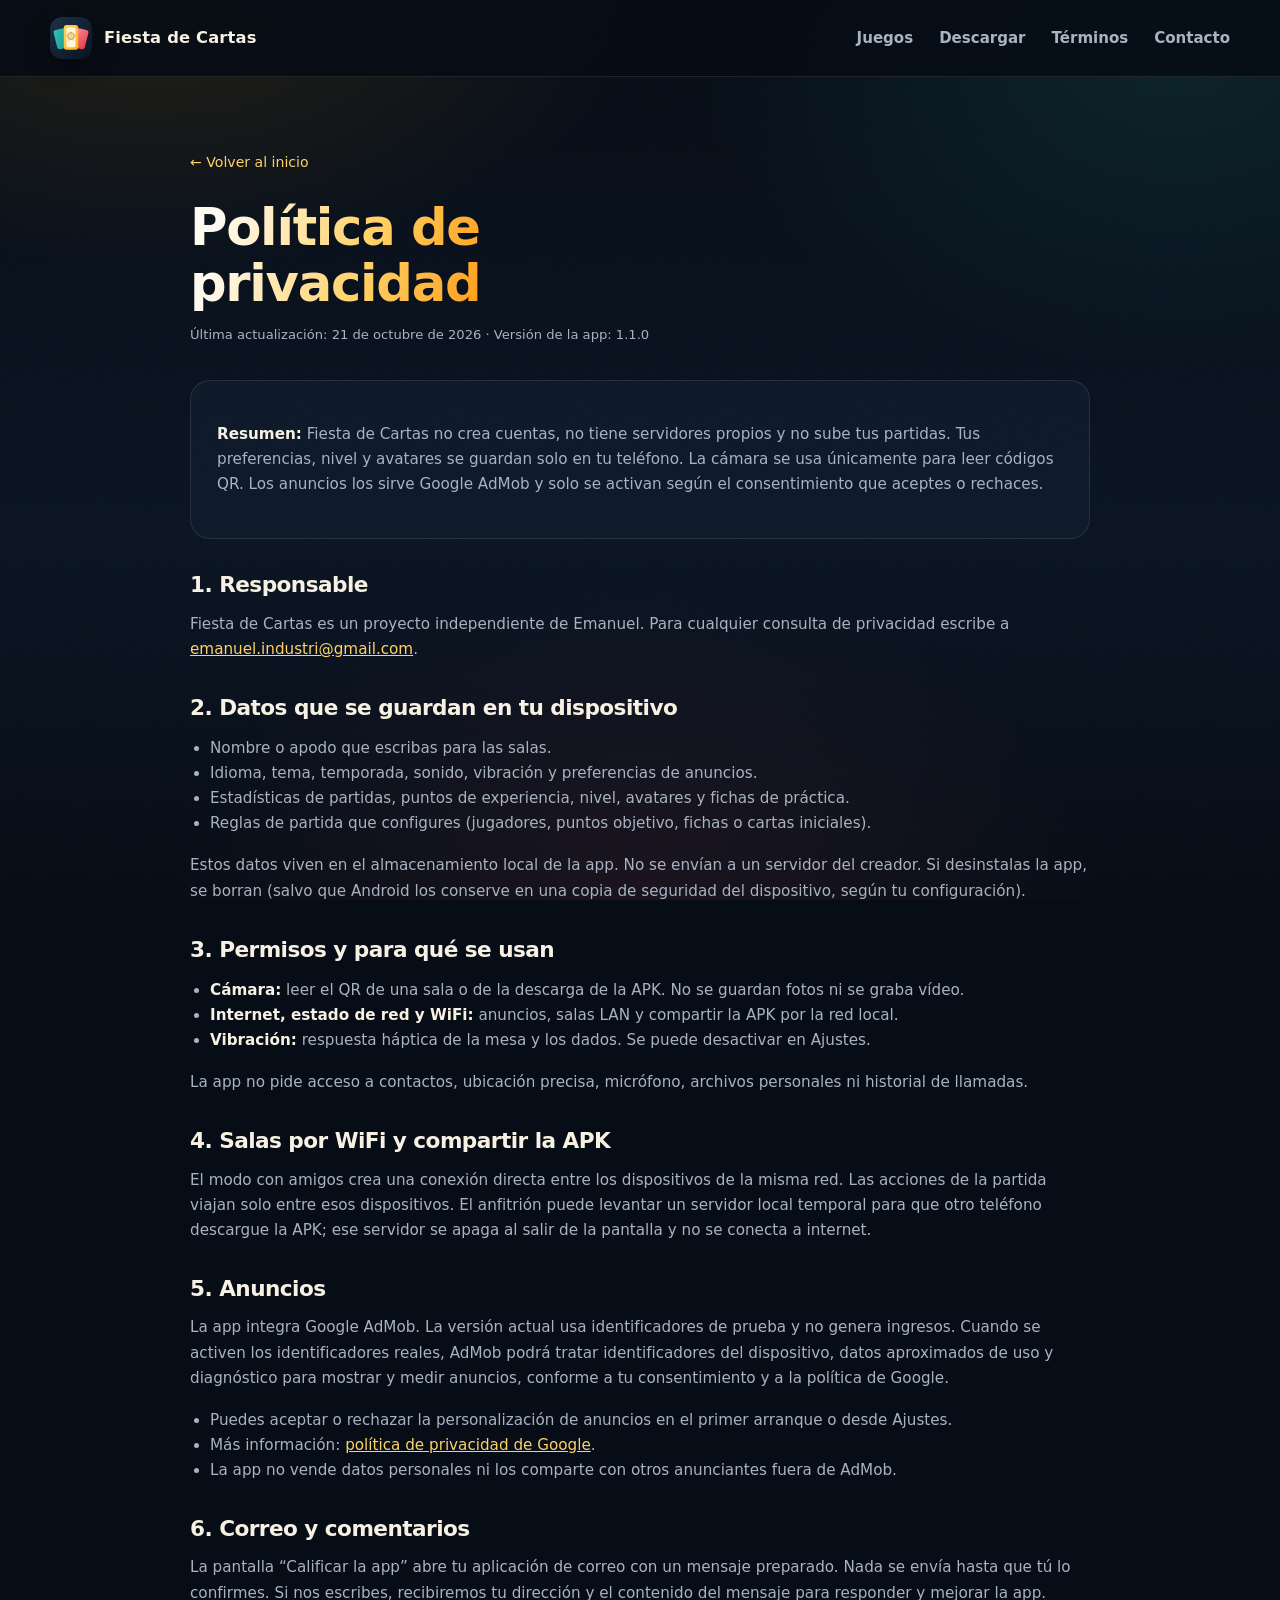
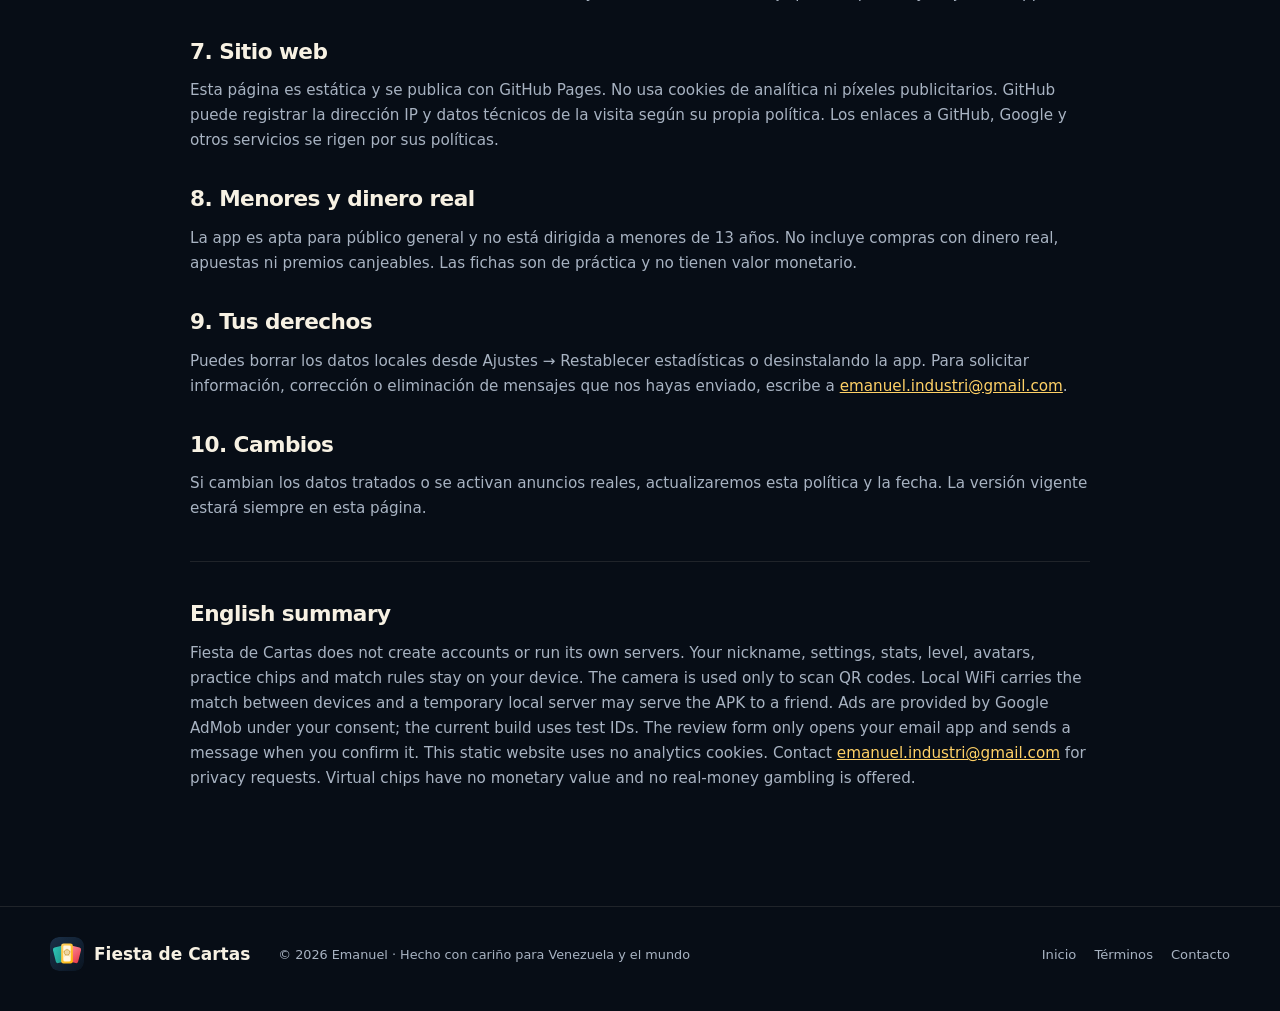
==== site/privacy.html @ 2e8459db "feat: Fiesta de Cartas 1.1.0 with profile, LAN fixes and website" ====
<!DOCTYPE html>
<html lang="es">
<head>
  <meta charset="utf-8" />
  <meta name="viewport" content="width=device-width, initial-scale=1" />
  <title>Política de privacidad — Fiesta de Cartas</title>
  <meta name="description" content="Qué datos usa Fiesta de Cartas, permisos, anuncios, WiFi local y derechos del usuario." />
  <meta name="theme-color" content="#070d16" />
  <link rel="icon" href="./assets/favicon.svg" type="image/svg+xml" />
  <link rel="stylesheet" href="./styles.css" />
  <meta property="og:title" content="Política de privacidad — Fiesta de Cartas" />
  <meta property="og:description" content="Privacidad clara: sin cuentas, sin servidores propios y con consentimiento para anuncios." />
</head>
<body>
  <header class="site-header scrolled">
    <div class="wrap header-inner">
      <a class="brand" href="./"><img src="./assets/logo.svg" alt="" width="42" height="42" /><span>Fiesta de Cartas</span></a>
      <nav class="site-nav" aria-label="Principal" style="display:flex">
        <a href="./#juegos">Juegos</a>
        <a href="./#descargar">Descargar</a>
        <a href="./terms.html">Términos</a>
        <a href="mailto:emanuel.industri@gmail.com">Contacto</a>
      </nav>
    </div>
  </header>

  <main class="legal">
    <div class="wrap">
      <a class="back-home" href="./">← Volver al inicio</a>
      <h1>Política de privacidad</h1>
      <p class="updated">Última actualización: 21 de octubre de 2026 · Versión de la app: 1.1.0</p>

      <div class="panel">
        <p><strong>Resumen:</strong> Fiesta de Cartas no crea cuentas, no tiene servidores propios y no sube tus partidas. Tus preferencias, nivel y avatares se guardan solo en tu teléfono. La cámara se usa únicamente para leer códigos QR. Los anuncios los sirve Google AdMob y solo se activan según el consentimiento que aceptes o rechaces.</p>
      </div>

      <h2>1. Responsable</h2>
      <p>Fiesta de Cartas es un proyecto independiente de Emanuel. Para cualquier consulta de privacidad escribe a <a href="mailto:emanuel.industri@gmail.com">emanuel.industri@gmail.com</a>.</p>

      <h2>2. Datos que se guardan en tu dispositivo</h2>
      <ul>
        <li>Nombre o apodo que escribas para las salas.</li>
        <li>Idioma, tema, temporada, sonido, vibración y preferencias de anuncios.</li>
        <li>Estadísticas de partidas, puntos de experiencia, nivel, avatares y fichas de práctica.</li>
        <li>Reglas de partida que configures (jugadores, puntos objetivo, fichas o cartas iniciales).</li>
      </ul>
      <p>Estos datos viven en el almacenamiento local de la app. No se envían a un servidor del creador. Si desinstalas la app, se borran (salvo que Android los conserve en una copia de seguridad del dispositivo, según tu configuración).</p>

      <h2>3. Permisos y para qué se usan</h2>
      <ul>
        <li><strong>Cámara:</strong> leer el QR de una sala o de la descarga de la APK. No se guardan fotos ni se graba vídeo.</li>
        <li><strong>Internet, estado de red y WiFi:</strong> anuncios, salas LAN y compartir la APK por la red local.</li>
        <li><strong>Vibración:</strong> respuesta háptica de la mesa y los dados. Se puede desactivar en Ajustes.</li>
      </ul>
      <p>La app no pide acceso a contactos, ubicación precisa, micrófono, archivos personales ni historial de llamadas.</p>

      <h2>4. Salas por WiFi y compartir la APK</h2>
      <p>El modo con amigos crea una conexión directa entre los dispositivos de la misma red. Las acciones de la partida viajan solo entre esos dispositivos. El anfitrión puede levantar un servidor local temporal para que otro teléfono descargue la APK; ese servidor se apaga al salir de la pantalla y no se conecta a internet.</p>

      <h2>5. Anuncios</h2>
      <p>La app integra Google AdMob. La versión actual usa identificadores de prueba y no genera ingresos. Cuando se activen los identificadores reales, AdMob podrá tratar identificadores del dispositivo, datos aproximados de uso y diagnóstico para mostrar y medir anuncios, conforme a tu consentimiento y a la política de Google.</p>
      <ul>
        <li>Puedes aceptar o rechazar la personalización de anuncios en el primer arranque o desde Ajustes.</li>
        <li>Más información: <a href="https://policies.google.com/privacy" rel="noopener noreferrer" target="_blank">política de privacidad de Google</a>.</li>
        <li>La app no vende datos personales ni los comparte con otros anunciantes fuera de AdMob.</li>
      </ul>

      <h2>6. Correo y comentarios</h2>
      <p>La pantalla “Calificar la app” abre tu aplicación de correo con un mensaje preparado. Nada se envía hasta que tú lo confirmes. Si nos escribes, recibiremos tu dirección y el contenido del mensaje para responder y mejorar la app.</p>

      <h2>7. Sitio web</h2>
      <p>Esta página es estática y se publica con GitHub Pages. No usa cookies de analítica ni píxeles publicitarios. GitHub puede registrar la dirección IP y datos técnicos de la visita según su propia política. Los enlaces a GitHub, Google y otros servicios se rigen por sus políticas.</p>

      <h2>8. Menores y dinero real</h2>
      <p>La app es apta para público general y no está dirigida a menores de 13 años. No incluye compras con dinero real, apuestas ni premios canjeables. Las fichas son de práctica y no tienen valor monetario.</p>

      <h2>9. Tus derechos</h2>
      <p>Puedes borrar los datos locales desde Ajustes → Restablecer estadísticas o desinstalando la app. Para solicitar información, corrección o eliminación de mensajes que nos hayas enviado, escribe a <a href="mailto:emanuel.industri@gmail.com">emanuel.industri@gmail.com</a>.</p>

      <h2>10. Cambios</h2>
      <p>Si cambian los datos tratados o se activan anuncios reales, actualizaremos esta política y la fecha. La versión vigente estará siempre en esta página.</p>

      <hr style="border:0;border-top:1px solid var(--line);margin:40px 0" />
      <h2 id="english">English summary</h2>
      <p>Fiesta de Cartas does not create accounts or run its own servers. Your nickname, settings, stats, level, avatars, practice chips and match rules stay on your device. The camera is used only to scan QR codes. Local WiFi carries the match between devices and a temporary local server may serve the APK to a friend. Ads are provided by Google AdMob under your consent; the current build uses test IDs. The review form only opens your email app and sends a message when you confirm it. This static website uses no analytics cookies. Contact <a href="mailto:emanuel.industri@gmail.com">emanuel.industri@gmail.com</a> for privacy requests. Virtual chips have no monetary value and no real-money gambling is offered.</p>
    </div>
  </main>

  <footer class="site-footer">
    <div class="wrap footer-inner">
      <div class="footer-brand"><img src="./assets/logo.svg" alt="" width="34" height="34" /><span>Fiesta de Cartas</span></div>
      <p class="footer-copy">© 2026 Emanuel · Hecho con cariño para Venezuela y el mundo</p>
      <nav aria-label="Footer">
        <a href="./">Inicio</a>
        <a href="./terms.html">Términos</a>
        <a href="mailto:emanuel.industri@gmail.com">Contacto</a>
      </nav>
    </div>
  </footer>
</body>
</html>
---- site/styles.css ----
:root {
  --bg: #070d16;
  --bg-2: #0b1523;
  --surface: rgba(17, 30, 46, 0.72);
  --surface-solid: #111e2e;
  --line: rgba(255, 246, 226, 0.10);
  --line-strong: rgba(255, 246, 226, 0.18);
  --text: #f7f1e3;
  --muted: #a8b3c2;
  --gold: #ffb703;
  --gold-soft: #ffd166;
  --teal: #2ec4b6;
  --coral: #ff5d73;
  --violet: #8e7dbe;
  --cream: #fff6e2;
  --radius: 24px;
  --shadow: 0 30px 80px rgba(0, 0, 0, 0.42);
  --wrap: 1180px;
  color-scheme: dark;
}

* { box-sizing: border-box; }
html { scroll-behavior: smooth; scroll-padding-top: 96px; }
body {
  margin: 0;
  background: var(--bg);
  color: var(--text);
  font-family: "Segoe UI Variable Text", "Segoe UI", system-ui, -apple-system, BlinkMacSystemFont, sans-serif;
  font-size: 17px;
  line-height: 1.65;
  -webkit-font-smoothing: antialiased;
  overflow-x: hidden;
}
body::before {
  content: "";
  position: fixed;
  inset: 0;
  pointer-events: none;
  z-index: -2;
  background:
    radial-gradient(900px 600px at 12% -10%, rgba(255, 183, 3, 0.14), transparent 60%),
    radial-gradient(800px 540px at 92% 4%, rgba(46, 196, 182, 0.12), transparent 62%),
    radial-gradient(700px 500px at 50% 100%, rgba(255, 93, 115, 0.08), transparent 65%),
    linear-gradient(180deg, var(--bg), var(--bg-2) 60%, var(--bg));
}
body::after {
  content: "";
  position: fixed;
  inset: 0;
  pointer-events: none;
  z-index: -1;
  opacity: 0.035;
  background-image: url("data:image/svg+xml,%3Csvg xmlns='http://www.w3.org/2000/svg' width='140' height='140'%3E%3Cfilter id='n'%3E%3CfeTurbulence type='fractalNoise' baseFrequency='.8' numOctaves='2'/%3E%3C/filter%3E%3Crect width='140' height='140' filter='url(%23n)' opacity='.55'/%3E%3C/svg%3E");
}

img { max-width: 100%; display: block; }
a { color: inherit; }
button { font: inherit; }
::selection { background: rgba(255, 183, 3, 0.28); color: #fff; }

.wrap { width: min(var(--wrap), calc(100% - 40px)); margin-inline: auto; }
.skip-link {
  position: fixed; top: 12px; left: 12px; z-index: 100;
  transform: translateY(-160%);
  padding: 10px 16px; border-radius: 999px;
  background: var(--gold); color: #101010; font-weight: 700; text-decoration: none;
}
.skip-link:focus { transform: none; }

.site-header {
  position: sticky; top: 0; z-index: 50;
  backdrop-filter: blur(18px) saturate(130%);
  background: rgba(7, 13, 22, 0.72);
  border-bottom: 1px solid transparent;
  transition: border-color 0.25s ease, background 0.25s ease;
}
.site-header.scrolled { border-bottom-color: var(--line); background: rgba(7, 13, 22, 0.9); }
.header-inner { display: flex; align-items: center; gap: 28px; min-height: 76px; }
.brand {
  display: inline-flex; align-items: center; gap: 12px;
  text-decoration: none; font-weight: 800; letter-spacing: 0.01em; font-size: 1.02rem;
}
.brand img { border-radius: 12px; box-shadow: 0 8px 22px rgba(0, 0, 0, 0.35); }
.site-nav { margin-left: auto; display: flex; align-items: center; gap: 26px; }
.site-nav a {
  text-decoration: none; color: var(--muted); font-size: 0.94rem; font-weight: 600;
  transition: color 0.2s ease;
}
.site-nav a:hover, .site-nav a:focus-visible { color: var(--text); }
.nav-github { display: inline-flex; align-items: center; gap: 8px; }
.nav-github svg { width: 18px; height: 18px; }
.lang-toggle {
  border: 1px solid var(--line-strong); background: transparent; color: var(--text);
  border-radius: 999px; padding: 6px 12px; font-size: 0.78rem; font-weight: 800;
  letter-spacing: 0.08em; cursor: pointer; transition: background 0.2s ease, border-color 0.2s ease;
}
.lang-toggle:hover { background: rgba(255, 255, 255, 0.06); border-color: rgba(255, 255, 255, 0.3); }
.nav-toggle {
  display: none; margin-left: auto; width: 44px; height: 40px;
  background: transparent; border: 1px solid var(--line); border-radius: 12px; cursor: pointer;
  padding: 10px;
}
.nav-toggle span { display: block; height: 2px; background: var(--text); margin: 4px 0; border-radius: 2px; }

.hero { padding: 86px 0 34px; }
.hero-grid {
  display: grid; grid-template-columns: 1.03fr 0.97fr;
  gap: 56px; align-items: center;
}
.eyebrow {
  display: inline-flex; align-items: center; gap: 10px; margin: 0 0 18px;
  color: var(--gold-soft); font-size: 0.78rem; font-weight: 800;
  letter-spacing: 0.16em; text-transform: uppercase;
}
.eyebrow-light { color: var(--gold-soft); }
.dot {
  width: 7px; height: 7px; border-radius: 50%; background: currentColor;
  box-shadow: 0 0 0 5px rgba(255, 183, 3, 0.12);
}
h1, h2, h3 { margin: 0; line-height: 1.08; letter-spacing: -0.025em; }
h1 {
  font-size: clamp(2.7rem, 5.5vw, 4.9rem);
  font-weight: 850;
  background: linear-gradient(105deg, #fffaf0 8%, var(--gold-soft) 42%, #ff9f1c 70%, #fffaf0 100%);
  -webkit-background-clip: text; background-clip: text; color: transparent;
  max-width: 12ch;
}
h2 { font-size: clamp(2rem, 3.7vw, 3.35rem); font-weight: 820; }
h3 { font-size: 1.24rem; font-weight: 780; }
.lead { color: var(--muted); font-size: clamp(1.02rem, 1.6vw, 1.18rem); margin: 24px 0 0; max-width: 56ch; }
.hero-actions, .download-actions { display: flex; flex-wrap: wrap; gap: 12px; margin-top: 30px; }
.btn {
  display: inline-flex; align-items: center; justify-content: center; gap: 10px;
  min-height: 52px; padding: 0 24px; border-radius: 16px;
  font-weight: 800; font-size: 0.96rem; text-decoration: none; letter-spacing: 0.01em;
  border: 1px solid transparent; cursor: pointer;
  transition: transform 0.18s ease, box-shadow 0.18s ease, background 0.18s ease, border-color 0.18s ease;
}
.btn:hover { transform: translateY(-2px); }
.btn-primary {
  background: linear-gradient(135deg, var(--gold-soft), var(--gold));
  color: #241700; box-shadow: 0 14px 36px rgba(255, 183, 3, 0.25);
}
.btn-primary:hover { box-shadow: 0 18px 44px rgba(255, 183, 3, 0.34); }
.btn-ghost { border-color: var(--line-strong); color: var(--text); background: rgba(255, 255, 255, 0.03); }
.btn-ghost:hover { background: rgba(255, 255, 255, 0.07); }
.btn-ghost-light { border-color: rgba(255, 255, 255, 0.22); color: var(--cream); background: rgba(255, 255, 255, 0.04); }
.hero-meta {
  list-style: none; display: flex; flex-wrap: wrap; gap: 8px 18px; padding: 0; margin: 26px 0 0;
  color: var(--muted); font-size: 0.84rem; font-weight: 600;
}
.hero-meta li { display: inline-flex; align-items: center; gap: 8px; }
.hero-meta li::before { content: ""; width: 5px; height: 5px; border-radius: 50%; background: var(--teal); }

.hero-art { position: relative; min-height: 620px; display: grid; place-items: center; }
.glow { position: absolute; border-radius: 50%; filter: blur(70px); opacity: 0.45; }
.glow-gold { width: 320px; height: 320px; background: rgba(255, 183, 3, 0.35); top: 4%; left: 4%; }
.glow-teal { width: 280px; height: 280px; background: rgba(46, 196, 182, 0.3); bottom: 4%; right: 2%; }
.phone {
  position: relative; z-index: 2;
  width: min(310px, 72%); border-radius: 44px; padding: 10px;
  background: linear-gradient(160deg, #2a3b50, #0b1420 40%, #16283b);
  border: 1px solid rgba(255, 255, 255, 0.16);
  box-shadow: var(--shadow), inset 0 0 0 1px rgba(255, 255, 255, 0.05);
  transform: rotate(-4deg);
}
.phone::after {
  content: ""; position: absolute; inset: 10px; border-radius: 36px;
  box-shadow: inset 0 0 0 1px rgba(255, 255, 255, 0.08);
  pointer-events: none;
}
.phone img { border-radius: 36px; width: 100%; height: auto; }
.phone-notch {
  position: absolute; top: 20px; left: 50%; transform: translateX(-50%);
  width: 84px; height: 20px; border-radius: 999px; background: #05090f; z-index: 3;
  border: 1px solid rgba(255, 255, 255, 0.06);
}
.phone-small { width: min(280px, 78%); transform: rotate(3deg); }
.float-card {
  position: absolute; z-index: 3;
  display: grid; gap: 2px; padding: 14px 16px; min-width: 118px;
  border-radius: 18px; border: 1px solid var(--line-strong);
  background: rgba(13, 27, 42, 0.82);
  backdrop-filter: blur(14px);
  box-shadow: 0 18px 44px rgba(0, 0, 0, 0.35);
  animation: floaty 7s ease-in-out infinite;
}
.float-card span { font-size: 1.35rem; }
.float-card strong { font-size: 0.98rem; }
.float-card small { color: var(--muted); font-size: 0.7rem; letter-spacing: 0.06em; text-transform: uppercase; }
.card-caida { top: 8%; left: -2%; border-color: rgba(255, 93, 115, 0.4); animation-delay: -1s; }
.card-ludo { top: 26%; right: -5%; border-color: rgba(46, 196, 182, 0.4); animation-delay: -3s; }
.card-fiesta { bottom: 8%; left: 2%; border-color: rgba(255, 183, 3, 0.4); animation-delay: -5s; }
@keyframes floaty { 0%, 100% { transform: translateY(0); } 50% { transform: translateY(-12px); } }

.stats {
  display: grid; grid-template-columns: repeat(5, 1fr);
  border: 1px solid var(--line); border-radius: 22px;
  background: linear-gradient(180deg, rgba(255, 255, 255, 0.035), rgba(255, 255, 255, 0.012));
  padding: 22px 10px; margin-top: 44px;
}
.stats div { text-align: center; padding: 4px 12px; border-right: 1px solid var(--line); }
.stats div:last-child { border-right: 0; }
.stats strong { display: block; font-size: 1.5rem; color: var(--gold-soft); }
.stats span { color: var(--muted); font-size: 0.76rem; font-weight: 700; letter-spacing: 0.09em; text-transform: uppercase; }

.section { padding: 104px 0; }
.section-head { max-width: 760px; margin-bottom: 42px; }
.section-lead { color: var(--muted); margin: 18px 0 0; max-width: 68ch; }
.games-grid {
  display: grid; grid-template-columns: repeat(3, 1fr); gap: 16px;
}
.game-card {
  position: relative; padding: 24px; border-radius: var(--radius);
  border: 1px solid var(--line); background: var(--surface);
  backdrop-filter: blur(12px);
  transition: transform 0.22s ease, border-color 0.22s ease, background 0.22s ease;
  overflow: hidden;
}
.game-card::before {
  content: ""; position: absolute; inset: 0;
  background: radial-gradient(360px 200px at 100% 0%, rgba(255, 183, 3, 0.08), transparent 70%);
  opacity: 0; transition: opacity 0.25s ease; pointer-events: none;
}
.game-card:hover { transform: translateY(-5px); border-color: var(--line-strong); background: rgba(20, 36, 55, 0.82); }
.game-card:hover::before { opacity: 1; }
.game-icon {
  width: 54px; height: 54px; display: grid; place-items: center;
  border-radius: 16px; font-size: 1.55rem; margin-bottom: 18px;
  border: 1px solid rgba(255, 255, 255, 0.1);
}
.icon-caida { background: linear-gradient(145deg, rgba(255, 93, 115, 0.28), rgba(255, 183, 3, 0.2)); }
.icon-ludo { background: linear-gradient(145deg, rgba(46, 196, 182, 0.28), rgba(58, 134, 255, 0.2)); }
.icon-fiesta { background: linear-gradient(145deg, rgba(255, 183, 3, 0.3), rgba(239, 71, 111, 0.18)); }
.icon-kemix { background: linear-gradient(145deg, rgba(255, 107, 157, 0.28), rgba(142, 125, 190, 0.24)); }
.icon-nervioso { background: linear-gradient(145deg, rgba(142, 125, 190, 0.3), rgba(111, 216, 208, 0.18)); }
.game-card p { color: var(--muted); font-size: 0.93rem; margin: 10px 0 18px; }
.tag {
  display: inline-block; padding: 5px 10px; border-radius: 999px;
  font-size: 0.66rem; font-weight: 800; letter-spacing: 0.08em; text-transform: uppercase;
  color: var(--teal); background: rgba(46, 196, 182, 0.10); border: 1px solid rgba(46, 196, 182, 0.25);
}
.game-card-cta { background: linear-gradient(160deg, rgba(255, 183, 3, 0.12), rgba(46, 196, 182, 0.06)); }
.game-card-cta p { margin-bottom: 14px; }
.text-link { color: var(--gold-soft); font-weight: 700; text-decoration-thickness: 1px; text-underline-offset: 4px; }

.experience { display: grid; grid-template-columns: 0.9fr 1.1fr; gap: 72px; align-items: center; }
.experience-art { position: relative; display: grid; place-items: center; }
.experience-art::before {
  content: ""; position: absolute; inset: 12% 8%; border-radius: 50%;
  background: radial-gradient(circle, rgba(255, 183, 3, 0.18), transparent 68%);
  filter: blur(20px);
}
.canto-badge {
  position: absolute; z-index: 3; top: 10%; right: -4%;
  padding: 12px 18px; border-radius: 14px;
  background: rgba(20, 12, 4, 0.85); border: 1px solid rgba(255, 183, 3, 0.5);
  color: var(--gold-soft); font-weight: 900; letter-spacing: 0.06em;
  transform: rotate(6deg); box-shadow: 0 14px 34px rgba(0, 0, 0, 0.4);
  animation: cantoPulse 3.2s ease-in-out infinite;
}
@keyframes cantoPulse { 0%, 100% { transform: rotate(6deg) scale(1); } 50% { transform: rotate(4deg) scale(1.05); } }
.feature-list { list-style: none; padding: 0; margin: 28px 0 0; display: grid; gap: 20px; }
.feature-list li { display: flex; gap: 14px; align-items: flex-start; }
.feature-list li > span {
  flex: 0 0 auto; width: 42px; height: 42px; display: grid; place-items: center;
  border-radius: 13px; background: rgba(255, 255, 255, 0.04); border: 1px solid var(--line);
  font-size: 1.1rem;
}
.feature-list strong { display: block; font-size: 0.98rem; }
.feature-list p { margin: 3px 0 0; color: var(--muted); font-size: 0.92rem; }

.split { display: grid; grid-template-columns: 1.1fr 0.9fr; gap: 72px; align-items: center; }
.split-art { display: grid; place-items: center; position: relative; }
.split-art::before {
  content: ""; position: absolute; inset: 8%; border-radius: 50%;
  background: radial-gradient(circle, rgba(46, 196, 182, 0.16), transparent 68%);
  filter: blur(20px);
}
.chips { display: flex; flex-wrap: wrap; gap: 9px; margin-top: 22px; }
.chip {
  padding: 8px 13px; border-radius: 999px; font-size: 0.8rem; font-weight: 700;
  color: var(--text); background: rgba(255, 255, 255, 0.04); border: 1px solid var(--line-strong);
}

.download {
  margin: 40px 0;
  background:
    radial-gradient(700px 400px at 85% 10%, rgba(46, 196, 182, 0.2), transparent 60%),
    radial-gradient(700px 400px at 10% 90%, rgba(255, 183, 3, 0.16), transparent 60%),
    linear-gradient(150deg, #101f31, #0a1421);
  border-block: 1px solid var(--line);
}
.download-inner { display: grid; grid-template-columns: 1.1fr 0.9fr; gap: 56px; align-items: center; padding: 76px 0; }
.download h2 { max-width: 12ch; }
.fineprint { color: var(--muted); font-size: 0.78rem; margin: 16px 0 0; max-width: 52ch; }
.download-card {
  padding: 24px; border-radius: 22px; border: 1px solid var(--line-strong);
  background: rgba(7, 13, 22, 0.58); backdrop-filter: blur(14px);
  box-shadow: 0 24px 60px rgba(0, 0, 0, 0.3);
}
.download-row { display: flex; align-items: center; justify-content: space-between; gap: 16px; padding: 11px 0; border-bottom: 1px solid var(--line); font-size: 0.9rem; }
.download-row span { color: var(--muted); }
.download-row strong, .download-row code { font-weight: 700; }
.download-row code { font-size: 0.8rem; color: var(--gold-soft); }
.hash { margin-top: 16px; }
.hash span { display: block; color: var(--muted); font-size: 0.72rem; letter-spacing: 0.09em; text-transform: uppercase; margin-bottom: 7px; }
.hash code { display: block; word-break: break-all; font-size: 0.72rem; line-height: 1.6; color: var(--teal); }

.privacy-grid { display: grid; grid-template-columns: repeat(3, 1fr); gap: 16px; }
.privacy-card {
  display: block; padding: 24px; border-radius: 20px; text-decoration: none;
  border: 1px solid var(--line); background: var(--surface);
  transition: transform 0.2s ease, border-color 0.2s ease;
}
.privacy-card:hover { transform: translateY(-4px); border-color: var(--line-strong); }
.privacy-card span { font-size: 1.4rem; }
.privacy-card h3 { margin-top: 14px; font-size: 1.08rem; }
.privacy-card p { color: var(--muted); font-size: 0.9rem; margin: 7px 0 0; }

.faq-list { display: grid; gap: 10px; max-width: 900px; }
details {
  border: 1px solid var(--line); border-radius: 16px; background: rgba(255, 255, 255, 0.025);
  padding: 0 18px;
}
details[open] { border-color: var(--line-strong); background: rgba(255, 255, 255, 0.04); }
summary {
  cursor: pointer; list-style: none; padding: 18px 30px 18px 0; position: relative;
  font-weight: 700; font-size: 0.98rem;
}
summary::-webkit-details-marker { display: none; }
summary::after {
  content: "+"; position: absolute; right: 0; top: 50%; transform: translateY(-50%);
  color: var(--gold-soft); font-size: 1.3rem; font-weight: 500;
}
details[open] summary::after { content: "−"; }
details p { color: var(--muted); margin: 0 0 18px; font-size: 0.93rem; max-width: 78ch; }

.contact-strip { padding: 8px 0 96px; }
.contact-inner {
  display: flex; align-items: center; justify-content: space-between; gap: 40px;
  padding: 42px; border-radius: 28px;
  border: 1px solid var(--line-strong);
  background:
    radial-gradient(500px 260px at 100% 0%, rgba(255, 183, 3, 0.16), transparent 65%),
    linear-gradient(140deg, rgba(46, 196, 182, 0.10), rgba(255, 255, 255, 0.02));
}
.contact-inner h2 { font-size: clamp(1.6rem, 3vw, 2.4rem); }
.contact-inner p { color: var(--muted); margin: 12px 0 0; max-width: 56ch; }

.site-footer { border-top: 1px solid var(--line); padding: 30px 0 40px; }
.footer-inner { display: flex; flex-wrap: wrap; align-items: center; gap: 18px 28px; }
.footer-brand { display: inline-flex; align-items: center; gap: 10px; font-weight: 800; }
.footer-brand img { border-radius: 9px; }
.footer-copy { color: var(--muted); font-size: 0.8rem; margin: 0; }
.site-footer nav { margin-left: auto; display: flex; flex-wrap: wrap; gap: 18px; }
.site-footer nav a { color: var(--muted); text-decoration: none; font-size: 0.82rem; }
.site-footer nav a:hover { color: var(--text); }

/* Legal pages */
.legal { padding: 70px 0 100px; }
.legal .wrap { max-width: 900px; }
.legal h1 { font-size: clamp(2.2rem, 4vw, 3.2rem); margin-bottom: 10px; }
.legal .updated { color: var(--muted); font-size: 0.82rem; margin-bottom: 34px; }
.legal h2 { font-size: 1.35rem; margin: 34px 0 10px; }
.legal p, .legal li { color: var(--muted); font-size: 0.95rem; }
.legal ul { padding-left: 20px; }
.legal strong { color: var(--text); }
.legal .panel { padding: 26px; border: 1px solid var(--line); border-radius: 20px; background: var(--surface); }
.legal a { color: var(--gold-soft); }
.back-home { display: inline-flex; align-items: center; gap: 8px; margin-bottom: 26px; color: var(--muted); text-decoration: none; font-size: 0.88rem; }
.back-home:hover { color: var(--text); }

.reveal { opacity: 0; transform: translateY(18px); transition: opacity 0.65s ease, transform 0.65s ease; }
.reveal.in { opacity: 1; transform: none; }

@media (max-width: 980px) {
  .hero-grid, .experience, .split, .download-inner { grid-template-columns: 1fr; gap: 44px; }
  .hero { padding-top: 60px; }
  .hero-art { min-height: 540px; }
  .hero-copy { max-width: 720px; }
  .games-grid { grid-template-columns: repeat(2, 1fr); }
  .experience-art { order: 2; }
  .experience-copy { order: 1; }
  .split-art { order: 2; }
  .download h2 { max-width: none; }
}
@media (max-width: 760px) {
  body { font-size: 16px; }
  .wrap { width: min(var(--wrap), calc(100% - 28px)); }
  .nav-toggle { display: block; }
  .site-nav {
    position: absolute; top: 76px; left: 0; right: 0;
    flex-direction: column; align-items: flex-start; gap: 0;
    background: rgba(7, 13, 22, 0.98); border-bottom: 1px solid var(--line);
    padding: 10px 20px 20px; display: none;
  }
  .site-nav.open { display: flex; }
  .site-nav a, .site-nav .lang-toggle { width: 100%; padding: 12px 0; }
  .lang-toggle { width: auto; margin-top: 8px; }
  .stats { grid-template-columns: repeat(2, 1fr); gap: 1px; }
  .stats div { border-right: 0; border-bottom: 1px solid var(--line); }
  .stats div:nth-last-child(-n+1) { border-bottom: 0; }
  .games-grid, .privacy-grid { grid-template-columns: 1fr; }
  .section { padding: 72px 0; }
  .hero-art { min-height: 480px; }
  .float-card { padding: 10px 12px; min-width: 96px; }
  .card-caida { left: -1%; }
  .card-ludo { right: -1%; }
  .contact-inner { flex-direction: column; align-items: flex-start; padding: 30px 24px; }
  .footer-inner { flex-direction: column; align-items: flex-start; }
  .site-footer nav { margin-left: 0; }
}
@media (max-width: 480px) {
  h1 { font-size: 2.5rem; }
  .hero-actions .btn, .download-actions .btn { width: 100%; }
  .hero-art { min-height: 430px; }
  .phone { width: 82%; }
  .float-card { display: none; }
}
@media (prefers-reduced-motion: reduce) {
  html { scroll-behavior: auto; }
  *, *::before, *::after { animation-duration: 0.001ms !important; animation-iteration-count: 1 !important; transition-duration: 0.001ms !important; }
  .reveal { opacity: 1; transform: none; }
}
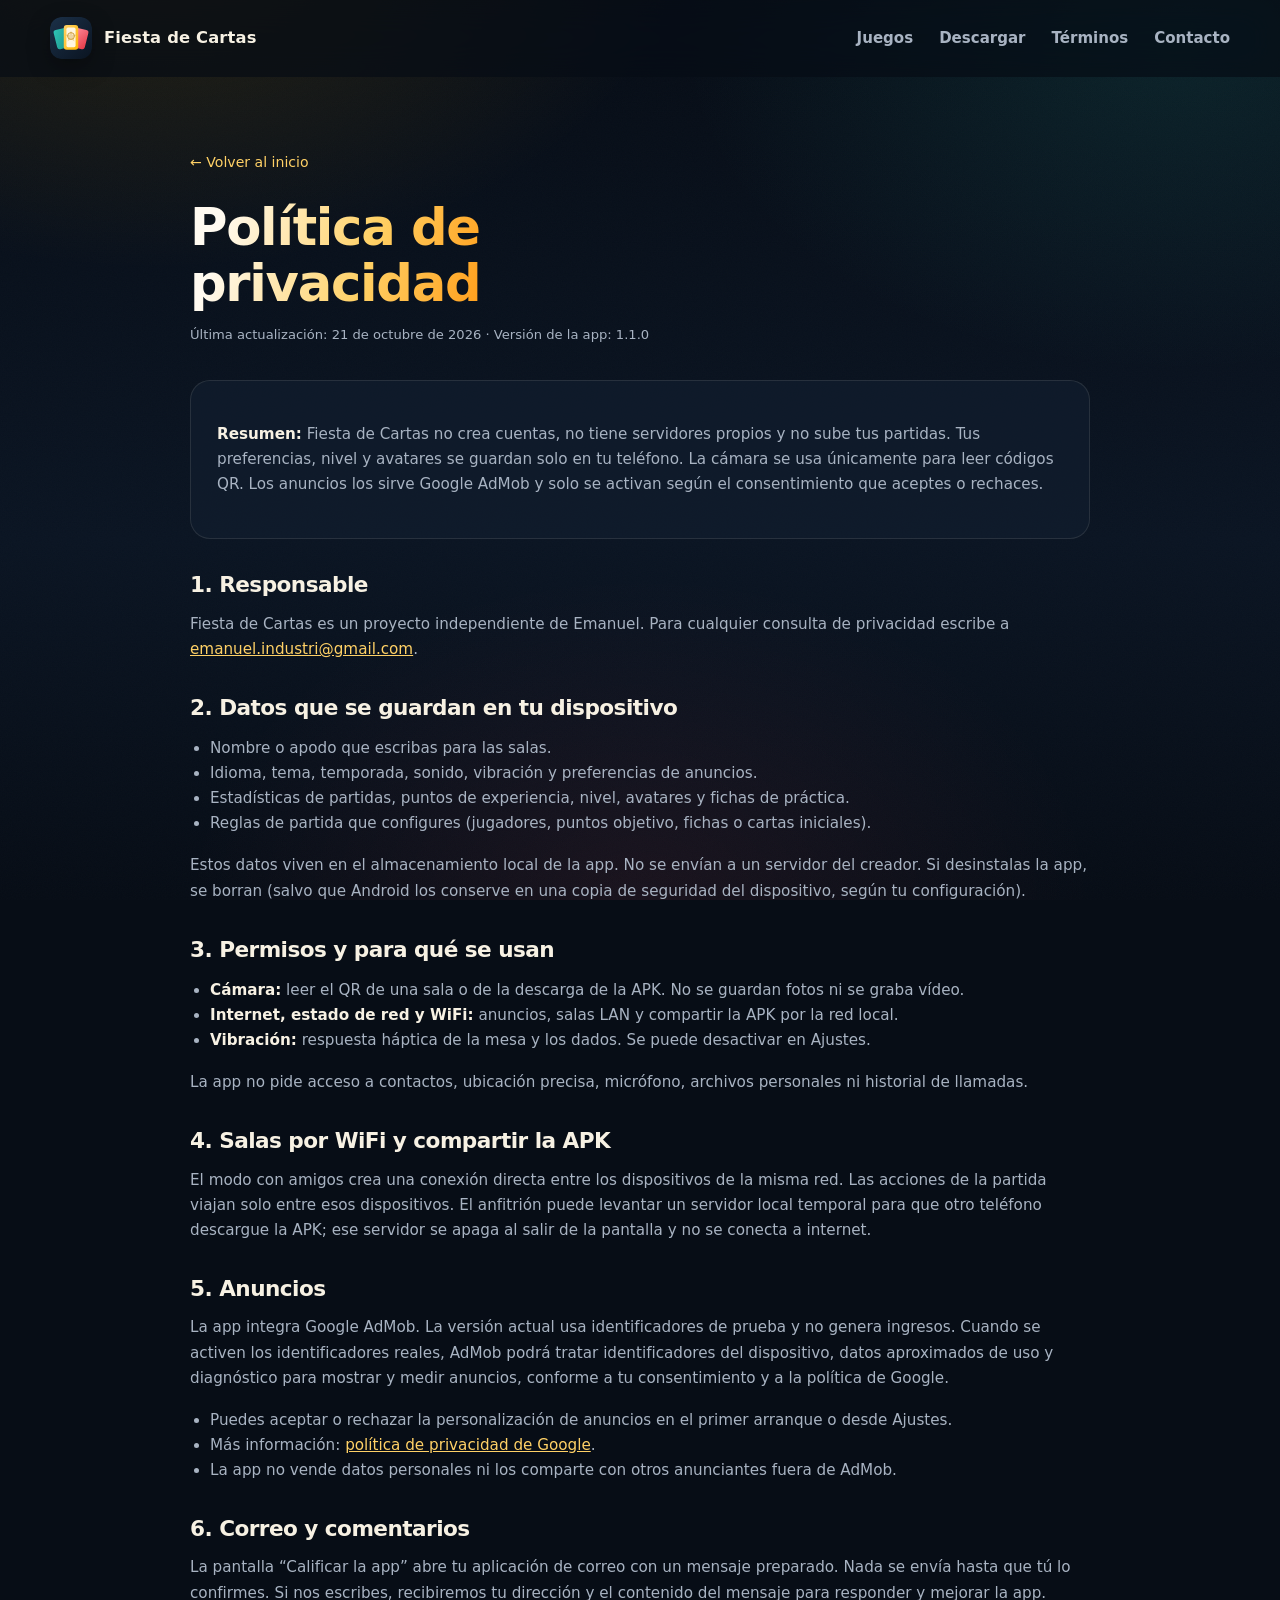
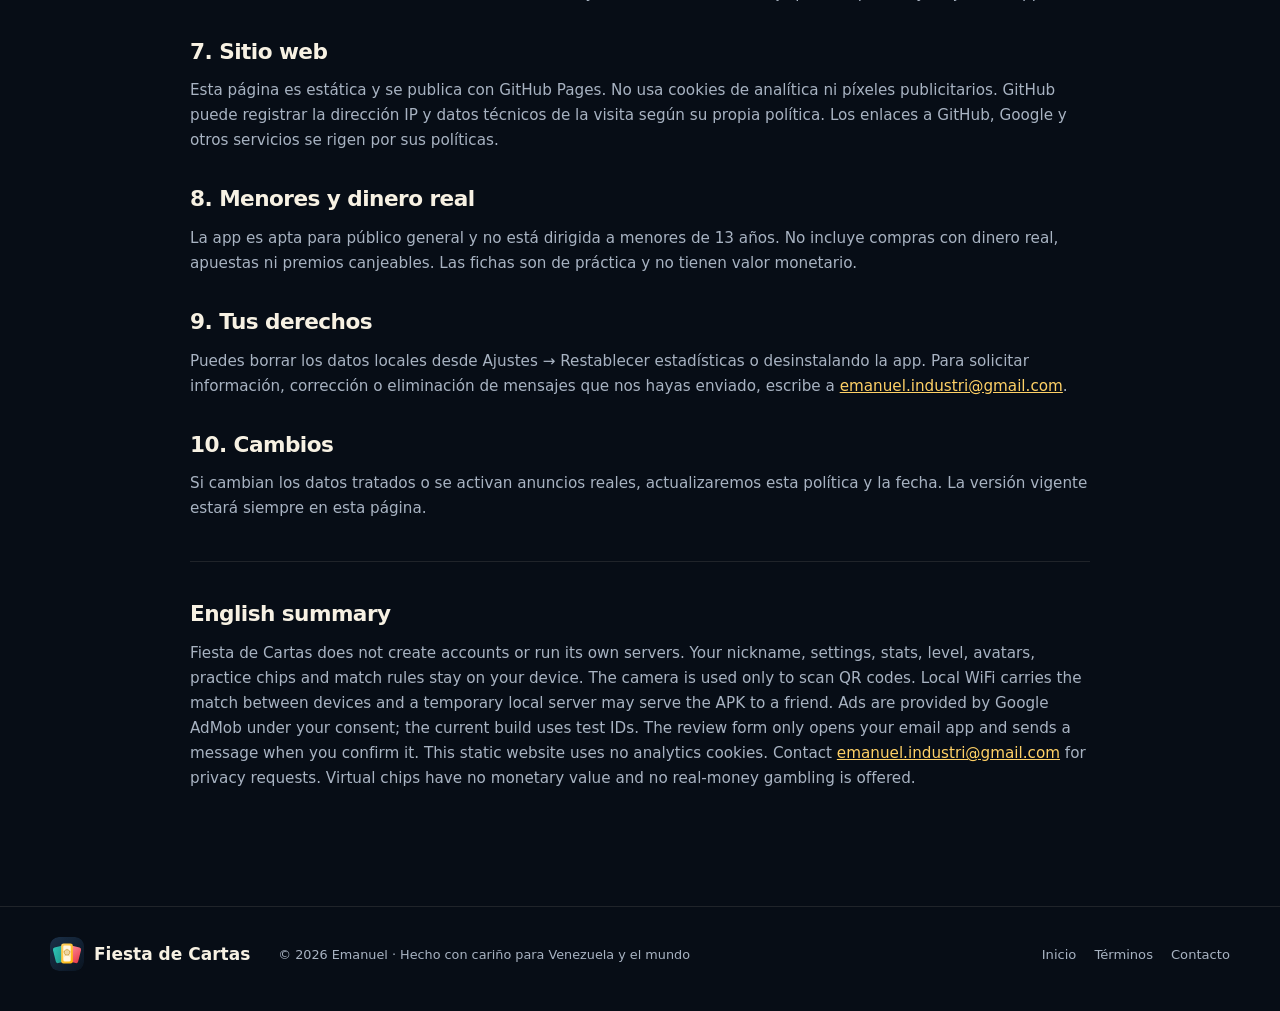
==== commit 88d2c919: "fix(web): responsive navigation on legal pages" ====
--- a/site/privacy.html
+++ b/site/privacy.html
@@ -15,7 +15,8 @@
   <header class="site-header scrolled">
     <div class="wrap header-inner">
       <a class="brand" href="./"><img src="./assets/logo.svg" alt="" width="42" height="42" /><span>Fiesta de Cartas</span></a>
-      <nav class="site-nav" aria-label="Principal" style="display:flex">
+      <button class="nav-toggle" type="button" aria-expanded="false" aria-controls="site-nav" aria-label="Abrir menú"><span></span><span></span><span></span></button>
+      <nav class="site-nav" id="site-nav" aria-label="Principal">
         <a href="./#juegos">Juegos</a>
         <a href="./#descargar">Descargar</a>
         <a href="./terms.html">Términos</a>
@@ -97,5 +98,6 @@
       </nav>
     </div>
   </footer>
+  <script src="./app.js" defer></script>
 </body>
 </html>
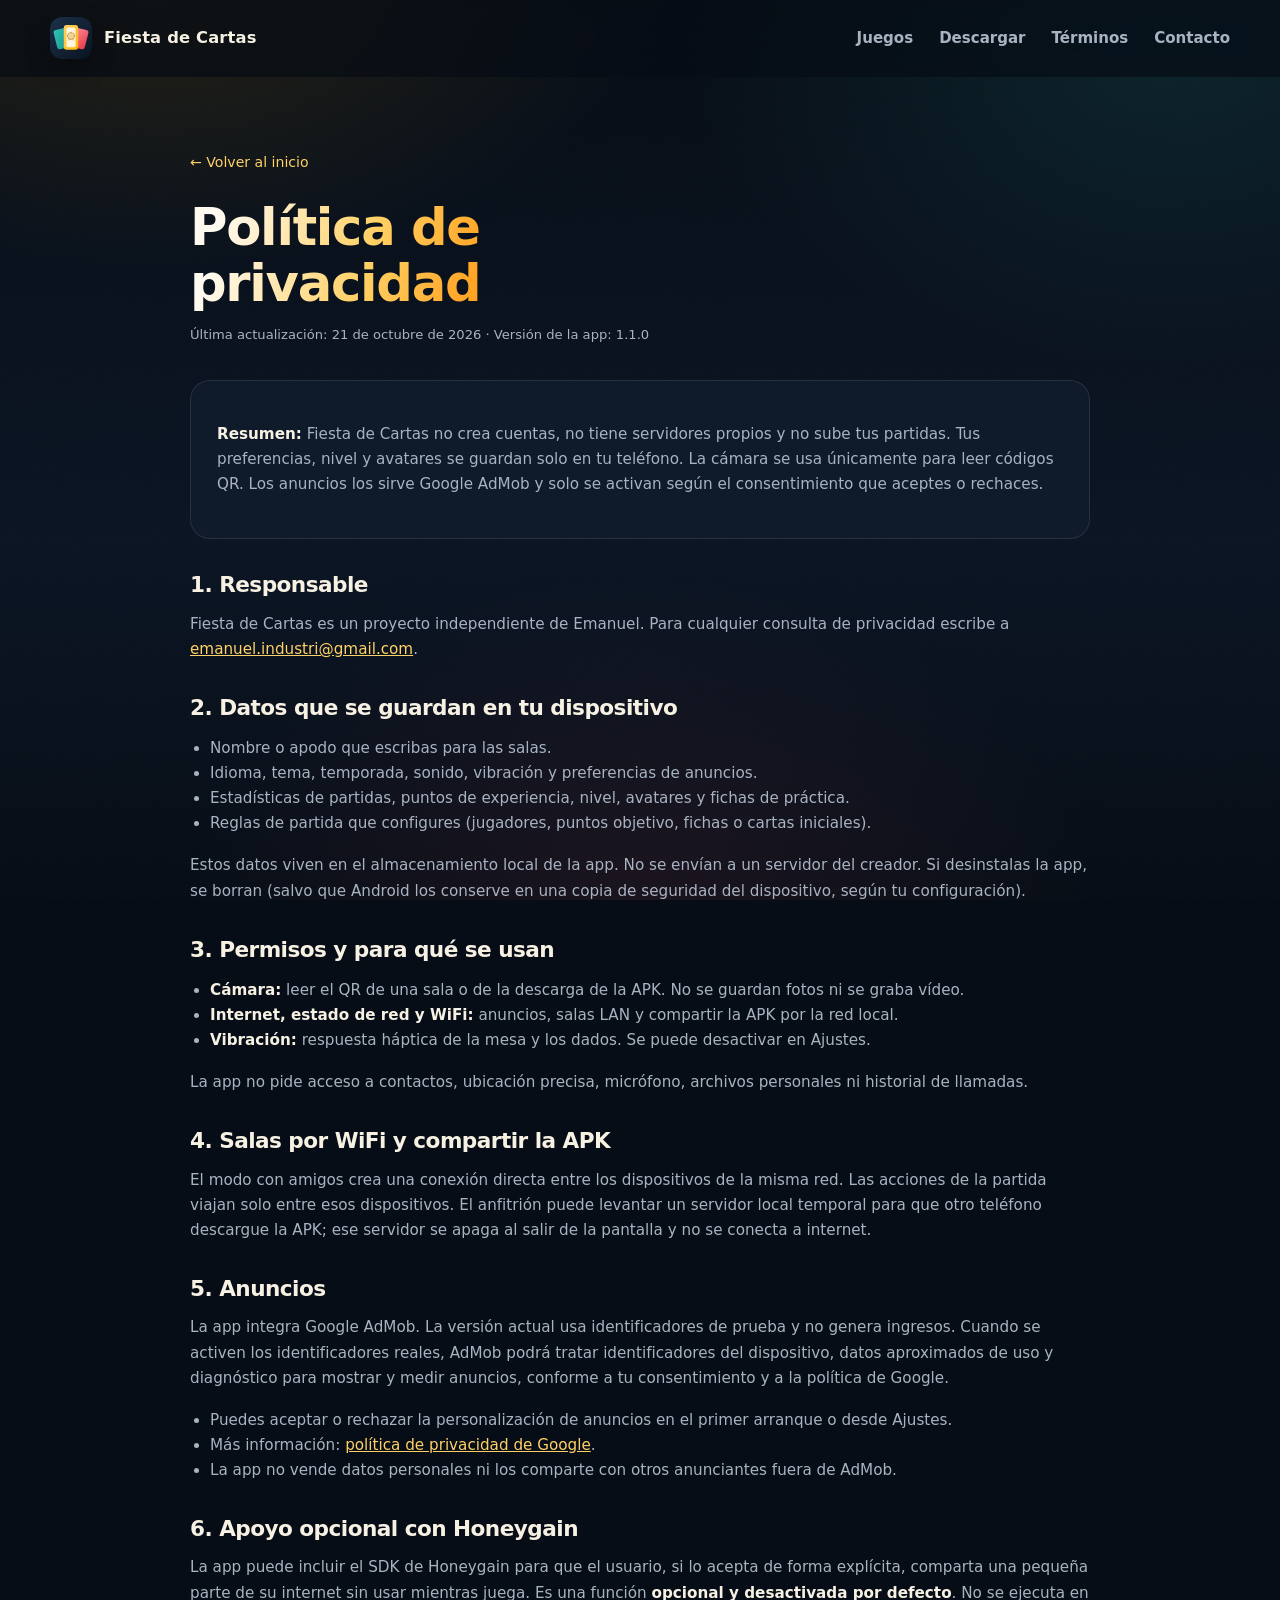
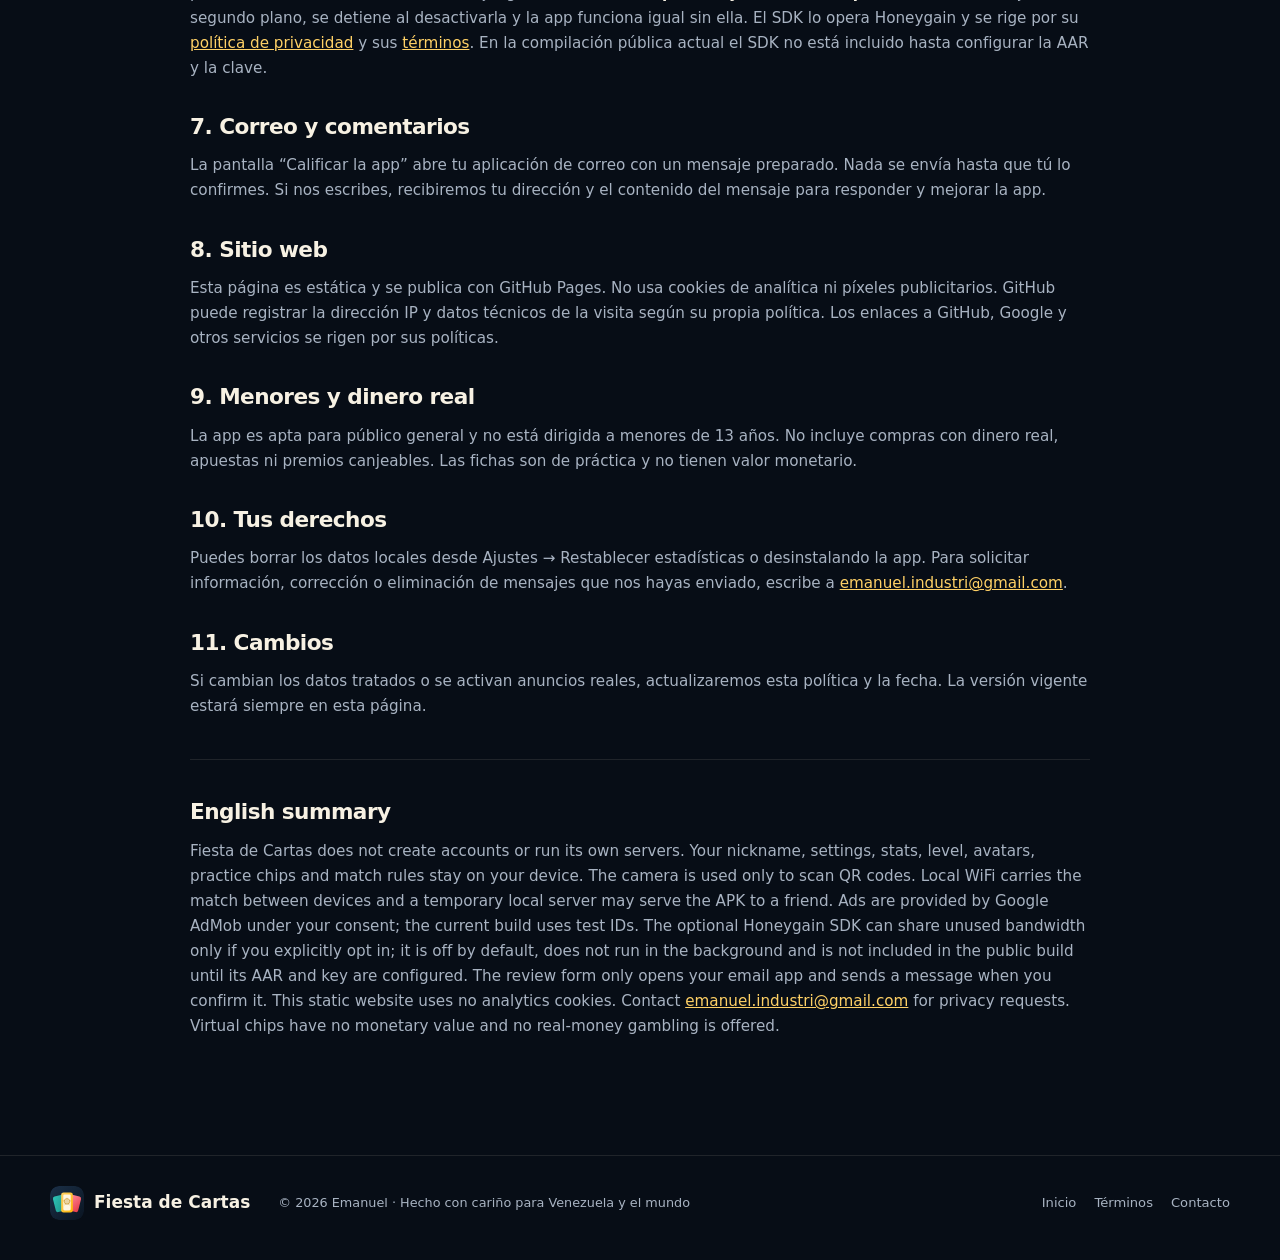
==== commit 5af7c751: "feat: 1.2.0 seasonal overhaul, new art, hotseat and LAN for all games" ====
--- a/site/privacy.html
+++ b/site/privacy.html
@@ -66,24 +66,27 @@
         <li>La app no vende datos personales ni los comparte con otros anunciantes fuera de AdMob.</li>
       </ul>
 
-      <h2>6. Correo y comentarios</h2>
+      <h2>6. Apoyo opcional con Honeygain</h2>
+      <p>La app puede incluir el SDK de Honeygain para que el usuario, si lo acepta de forma explícita, comparta una pequeña parte de su internet sin usar mientras juega. Es una función <strong>opcional y desactivada por defecto</strong>. No se ejecuta en segundo plano, se detiene al desactivarla y la app funciona igual sin ella. El SDK lo opera Honeygain y se rige por su <a href="https://www.honeygain.com/sdk-privacy-policy/" rel="noopener noreferrer" target="_blank">política de privacidad</a> y sus <a href="https://www.honeygain.com/sdk-tos/" rel="noopener noreferrer" target="_blank">términos</a>. En la compilación pública actual el SDK no está incluido hasta configurar la AAR y la clave.</p>
+
+      <h2>7. Correo y comentarios</h2>
       <p>La pantalla “Calificar la app” abre tu aplicación de correo con un mensaje preparado. Nada se envía hasta que tú lo confirmes. Si nos escribes, recibiremos tu dirección y el contenido del mensaje para responder y mejorar la app.</p>
 
-      <h2>7. Sitio web</h2>
+      <h2>8. Sitio web</h2>
       <p>Esta página es estática y se publica con GitHub Pages. No usa cookies de analítica ni píxeles publicitarios. GitHub puede registrar la dirección IP y datos técnicos de la visita según su propia política. Los enlaces a GitHub, Google y otros servicios se rigen por sus políticas.</p>
 
-      <h2>8. Menores y dinero real</h2>
+      <h2>9. Menores y dinero real</h2>
       <p>La app es apta para público general y no está dirigida a menores de 13 años. No incluye compras con dinero real, apuestas ni premios canjeables. Las fichas son de práctica y no tienen valor monetario.</p>
 
-      <h2>9. Tus derechos</h2>
+      <h2>10. Tus derechos</h2>
       <p>Puedes borrar los datos locales desde Ajustes → Restablecer estadísticas o desinstalando la app. Para solicitar información, corrección o eliminación de mensajes que nos hayas enviado, escribe a <a href="mailto:emanuel.industri@gmail.com">emanuel.industri@gmail.com</a>.</p>
 
-      <h2>10. Cambios</h2>
+      <h2>11. Cambios</h2>
       <p>Si cambian los datos tratados o se activan anuncios reales, actualizaremos esta política y la fecha. La versión vigente estará siempre en esta página.</p>
 
       <hr style="border:0;border-top:1px solid var(--line);margin:40px 0" />
       <h2 id="english">English summary</h2>
-      <p>Fiesta de Cartas does not create accounts or run its own servers. Your nickname, settings, stats, level, avatars, practice chips and match rules stay on your device. The camera is used only to scan QR codes. Local WiFi carries the match between devices and a temporary local server may serve the APK to a friend. Ads are provided by Google AdMob under your consent; the current build uses test IDs. The review form only opens your email app and sends a message when you confirm it. This static website uses no analytics cookies. Contact <a href="mailto:emanuel.industri@gmail.com">emanuel.industri@gmail.com</a> for privacy requests. Virtual chips have no monetary value and no real-money gambling is offered.</p>
+      <p>Fiesta de Cartas does not create accounts or run its own servers. Your nickname, settings, stats, level, avatars, practice chips and match rules stay on your device. The camera is used only to scan QR codes. Local WiFi carries the match between devices and a temporary local server may serve the APK to a friend. Ads are provided by Google AdMob under your consent; the current build uses test IDs. The optional Honeygain SDK can share unused bandwidth only if you explicitly opt in; it is off by default, does not run in the background and is not included in the public build until its AAR and key are configured. The review form only opens your email app and sends a message when you confirm it. This static website uses no analytics cookies. Contact <a href="mailto:emanuel.industri@gmail.com">emanuel.industri@gmail.com</a> for privacy requests. Virtual chips have no monetary value and no real-money gambling is offered.</p>
     </div>
   </main>
 
